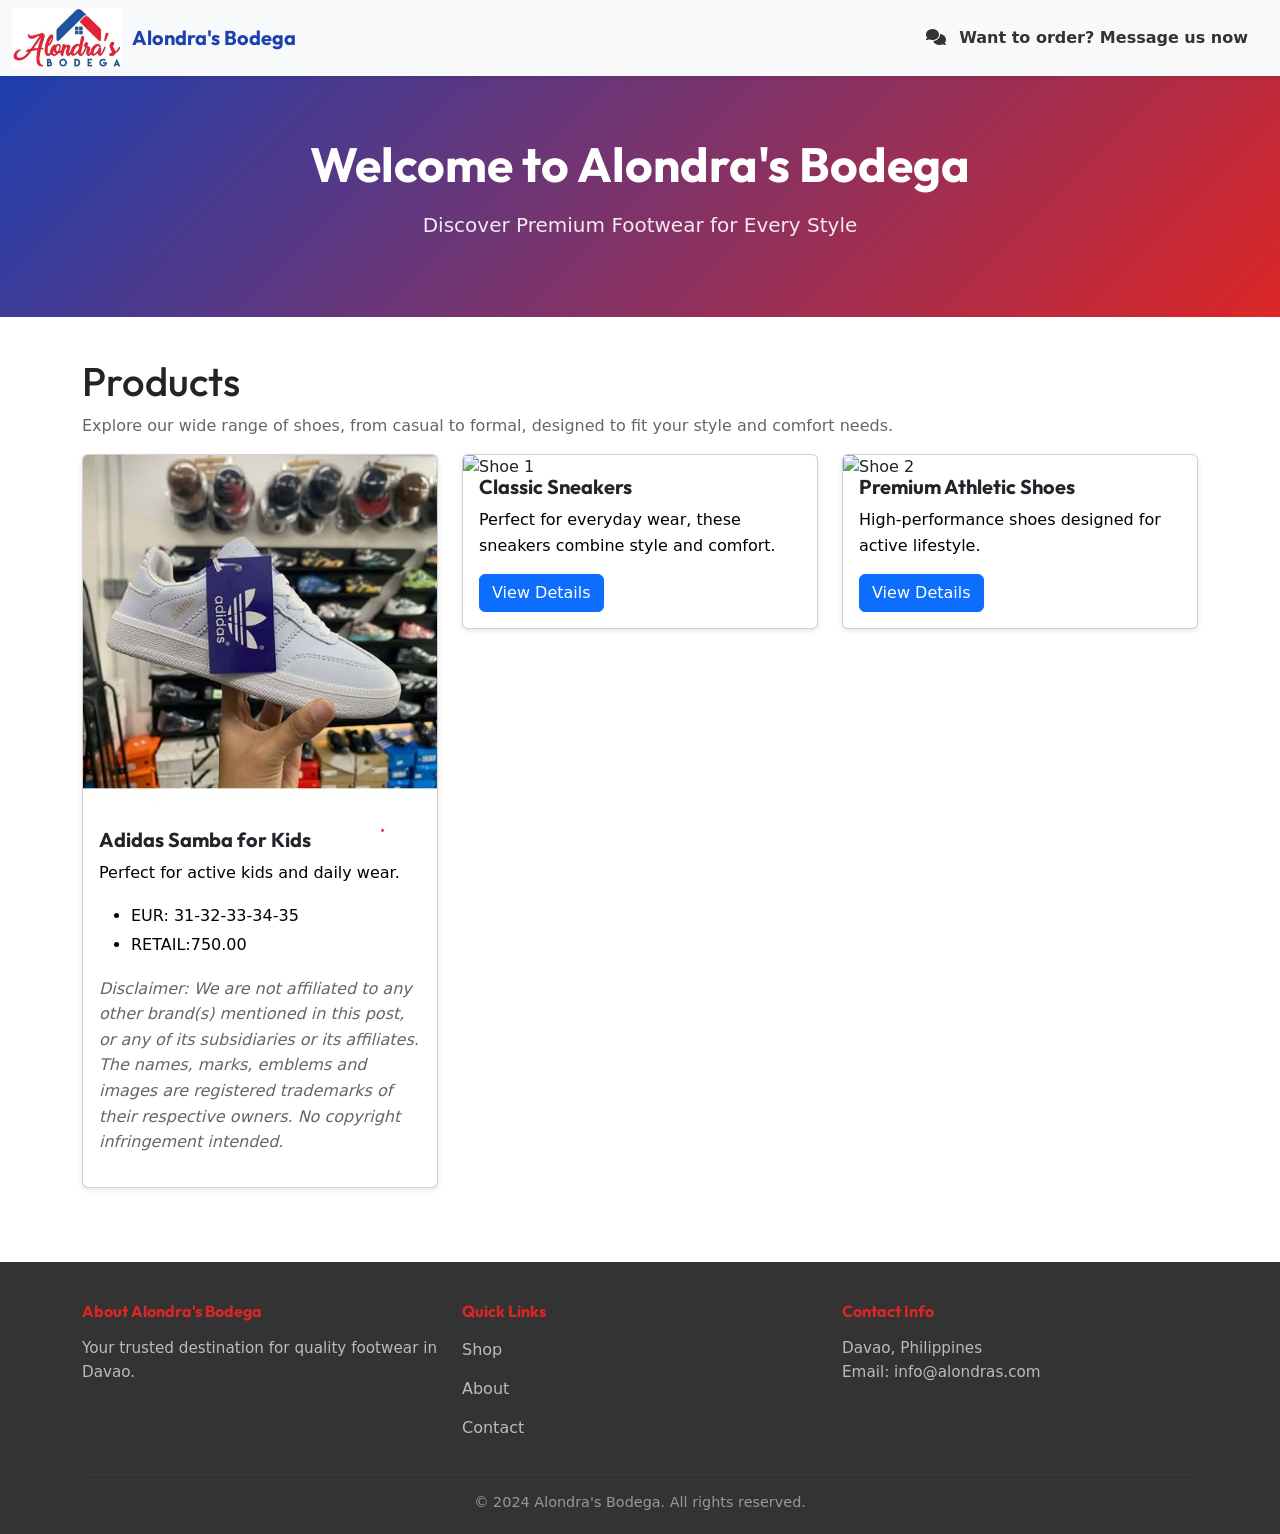
==== index.html @ 4b8d755e "Add index.html as default entry point for Vercel deployment" ====
<!DOCTYPE html>
<html lang="en">

<head>
    <meta charset="UTF-8">
    <meta name="viewport" content="width=device-width, initial-scale=1.0">
    <link rel="preconnect" href="https://fonts.googleapis.com">
    <link rel="preconnect" href="https://fonts.gstatic.com" crossorigin>
    <link href="https://fonts.googleapis.com/css2?family=Sora:wght@400;500&family=Outfit:wght@600;700&display=swap" rel="stylesheet">
    <link rel="stylesheet" href="style.css">
    <link href="https://cdnjs.cloudflare.com/ajax/libs/font-awesome/6.4.0/css/all.min.css" rel="stylesheet">
    <link href="https://cdn.jsdelivr.net/npm/bootstrap@5.3.8/dist/css/bootstrap.min.css" rel="stylesheet"
        integrity="sha384-sRIl4kxILFvY47J16cr9ZwB07vP4J8+LH7qKQnuqkuIAvNWLzeN8tE5YBujZqJLB" crossorigin="anonymous">
    <script src="https://cdn.jsdelivr.net/npm/bootstrap@5.3.8/dist/js/bootstrap.bundle.min.js"
        integrity="sha384-FKyoEForCGlyvwx9Hj09JcYn3nv7wiPVlz7YYwJrWVcXK/BmnVDxM+D2scQbITxI"
        crossorigin="anonymous"></script>
    <title>Products - Alondra Shoe Shop Davao</title>
</head>

<body>
    <!-- Navigation bar block -->
    <nav class="navbar navbar-expand-lg navbar-light bg-light">
        <div class="container-fluid">
            <img src="Logo.jpg" alt="Alondra Shoe Shop Logo" width="110" height="60"
                class="d-inline-block align-text-top">
            <a class="navbar-brand" href="index.html">Alondra's Bodega</a>
            <button class="navbar-toggler" type="button" data-bs-toggle="collapse"
                data-bs-target="#navbarSupportedContent">
                <span class="navbar-toggler-icon"></span>
            </button>
            <div class="collapse navbar-collapse" id="navbarSupportedContent">
                <div class="ms-auto">
                    <a href="https://www.facebook.com" target="_blank" class="cta-link"><i class="fas fa-comments"></i> Want to order? Message us now</a>
                </div>
            </div>
        </div>
    </nav>

    <!-- Hero Banner Section -->
    <div class="hero-banner">
        <div class="hero-content">
            <h1>Welcome to Alondra's Bodega</h1>
            <p>Discover Premium Footwear for Every Style</p>
        </div>
    </div>

    <!-- Page Content layout -->
    <div class="container mt-4">
        <h1>Products</h1>
        <p>Explore our wide range of shoes, from casual to formal, designed to fit your style and comfort needs.</p>

        <div class="row">
            <div class="col-md-4">
                <div class="card mb-4">
                    <img src="adidasKidsWhite.jpg" class="card-img-top" alt="Adidas Kids White Sneakers">
                    <div class="card-body">
                        <h5 class="card-title">Adidas Samba for Kids</h5>
                        <p class="card-text">Perfect for active kids and daily wear.</p>
                        <ul>
                            <li>EUR: 31-32-33-34-35</li>
                            <li>RETAIL:750.00</li>
                        </ul>
                        <p><i>Disclaimer: We are not affiliated to any other brand(s) mentioned in this post, or any
                                of its subsidiaries or its affiliates. The names, marks, emblems and images are
                                registered trademarks of their respective owners. No copyright infringement intended.
                            </i></p>
                    </div>
                </div>
            </div>
            <div class="col-md-4">
                <div class="card mb-4">
                    <img src="shoe1.jpg" class="card-img-top" alt="Shoe 1">
                    <div class="card-body">
                        <h5 class="card-title">Classic Sneakers</h5>
                        <p class="card-text">Perfect for everyday wear, these sneakers combine style and comfort.</p>
                        <a href="#" class="btn btn-primary">View Details</a>
                    </div>
                </div>
            </div>
            <div class="col-md-4">
                <div class="card mb-4">
                    <img src="shoe2.jpg" class="card-img-top" alt="Shoe 2">
                    <div class="card-body">
                        <h5 class="card-title">Premium Athletic Shoes</h5>
                        <p class="card-text">High-performance shoes designed for active lifestyle.</p>
                        <a href="#" class="btn btn-primary">View Details</a>
                    </div>
                </div>
            </div>
        </div>
    </div>

    <!-- Footer Section -->
    <footer class="footer">
        <div class="container">
            <div class="row">
                <div class="col-md-4">
                    <h6>About Alondra's Bodega</h6>
                    <p>Your trusted destination for quality footwear in Davao.</p>
                </div>
                <div class="col-md-4">
                    <h6>Quick Links</h6>
                    <ul class="footer-links">
                        <li><a href="#">Shop</a></li>
                        <li><a href="#">About</a></li>
                        <li><a href="#">Contact</a></li>
                    </ul>
                </div>
                <div class="col-md-4">
                    <h6>Contact Info</h6>
                    <p>Davao, Philippines<br>Email: info@alondras.com</p>
                </div>
            </div>
            <hr>
            <div class="text-center">
                <p>&copy; 2024 Alondra's Bodega. All rights reserved.</p>
            </div>
        </div>
    </footer>

    <!-- Script assets -->
    <script src="https://cdn.jsdelivr.net/npm/bootstrap@5.3.8/dist/js/bootstrap.bundle.min.js"
        integrity="sha384-yGB6blA07S07d91l9Q3a5qJ9m8F5p6JQv2qz6zZv4qZ1Z1Z1Z1Z1Z1Z1Z1Z1Z1Z1Z1"
        crossorigin="anonymous"></script>
</body>

</html>
---- style.css ----
body {
  font-family: 'Sora', sans-serif;
}

h1, h2, h3, h4, h5, h6 {
  font-family: 'Outfit', sans-serif;
  font-weight: 700;
}

.card {
  border: 1px solid #ddd;
  border-radius: 5px;
  box-shadow: 0 2px 5px rgba(0, 0, 0, 0.1);
}

.card-img-top {
  width: 100%;
  height: auto;
}

.card-body {
  padding: 15px;
}

.card-title {
  font-family: 'Outfit', sans-serif;
  font-weight: 700;
  font-size: 1.25rem;
  margin-bottom: 10px;
  margin-top: -20px;
}

.card-text {
  font-size: 1rem;
  color: black;
}

.navbar {
  margin-bottom: 0;
  box-shadow: 0 2px 4px rgba(0, 0, 0, 0.1);
}

.navbar-brand {
  font-family: 'Outfit', sans-serif;
  font-weight: 700;
  font-size: 1.5rem;
  margin-left: 10px;
  color: #1e40af !important;
}

.nav-link {
  margin-left: 15px;
  font-weight: 500;
  color: #333 !important;
  transition: color 0.3s ease;
}

.nav-link:hover {
  color: #dc2626 !important;
}

/* Call-to-Action Link */
.cta-link {
  padding: 10px 20px;
  background-color: transparent;
  color: #333 !important;
  border-radius: 5px;
  text-decoration: none;
  font-weight: 600;
  transition: all 0.3s ease;
  display: inline-block;
}

.cta-link i {
  margin-right: 8px;
  transition: all 0.3s ease;
}

.cta-link:hover {
  background-color: #dc2626;
  color: white !important;
  transform: translateY(-2px);
  box-shadow: 0 4px 8px rgba(220, 38, 38, 0.3);
}

.cta-link:hover i {
  color: white;
}

/* Hero Banner */
.hero-banner {
  background: linear-gradient(135deg, #1e40af 0%, #dc2626 100%);
  color: white;
  padding: 60px 20px;
  text-align: center;
  margin-bottom: 40px;
}

.hero-content h1 {
  font-family: 'Outfit', sans-serif;
  font-size: 3rem;
  font-weight: 700;
  margin-bottom: 15px;
  color: white;
}

.hero-content p {
  font-size: 1.25rem;
  color: rgba(255, 255, 255, 0.9);
}

/* Card Hover Effects */
.card {
  border: 1px solid #ddd;
  border-radius: 8px;
  box-shadow: 0 2px 5px rgba(0, 0, 0, 0.1);
  transition: all 0.3s ease;
}

.card:hover {
  transform: translateY(-10px);
  box-shadow: 0 12px 20px rgba(30, 64, 175, 0.2);
}

h1 {
  margin-bottom: 20px;
  color: #333;
}

p {
  color: #666;
  font-size: 1rem;
  line-height: 1.6;
}

ul {
  color: black;
  line-height: 1.8;
}

.btn-primary {
  background-color: #dc2626;
  border: none;
  transition: all 0.3s ease;
}

.btn-primary:hover {
  background-color: #991b1b;
  transform: translateY(-2px);
  box-shadow: 0 4px 8px rgba(0, 0, 0, 0.2);
}

/* Footer */
.footer {
  background-color: #333;
  color: white;
  padding: 40px 0 20px;
  margin-top: 50px;
}

.footer h6 {
  font-family: 'Outfit', sans-serif;
  font-weight: 700;
  color: #dc2626;
  margin-bottom: 15px;
}

.footer p {
  color: #bbb;
  font-size: 0.95rem;
}

.footer-links {
  list-style: none;
  padding: 0;
}

.footer-links li {
  margin-bottom: 10px;
}

.footer-links a {
  color: #bbb;
  text-decoration: none;
  transition: color 0.3s ease;
}

.footer-links a:hover {
  color: #dc2626;
}

.footer hr {
  border-color: #555;
}

.footer .text-center p {
  margin: 0;
  color: #999;
  font-size: 0.9rem;
}

/* Responsive */
@media (max-width: 768px) {
  .hero-content h1 {
    font-size: 2rem;
  }
  
  .hero-banner {
    padding: 40px 20px;
  }
}
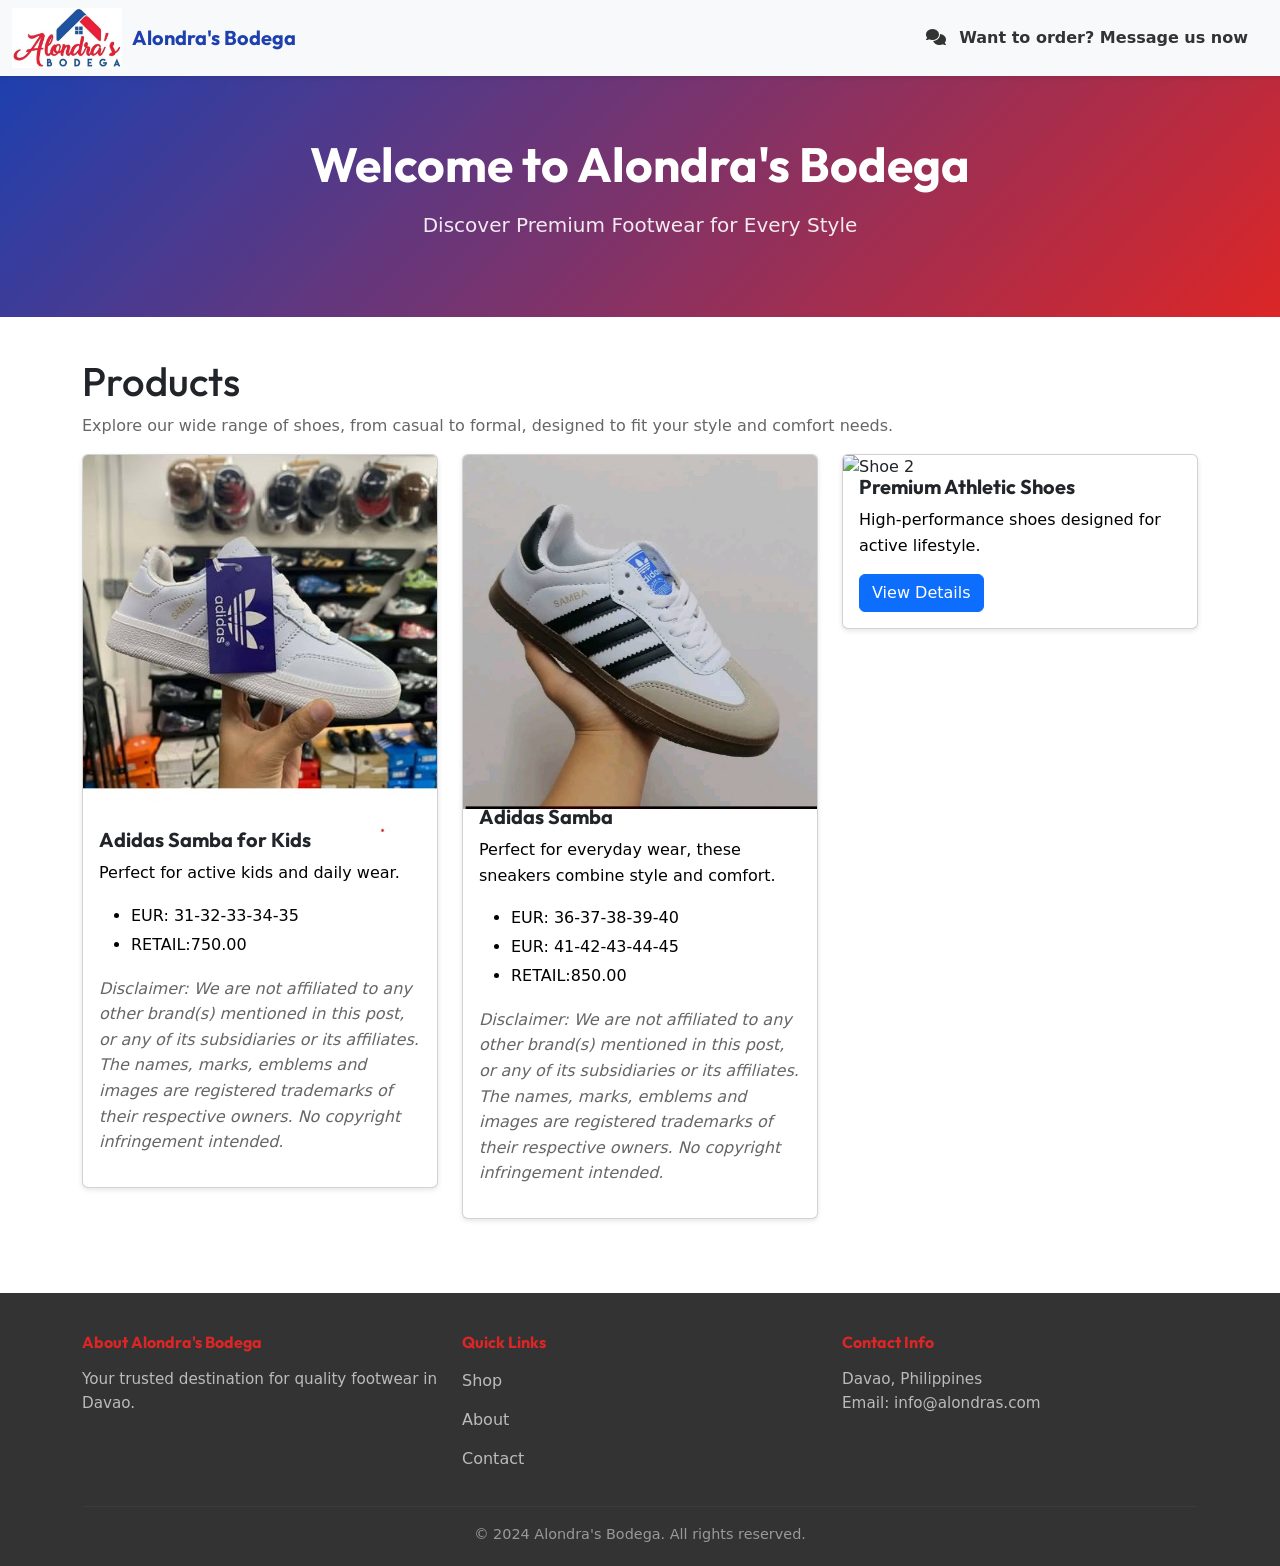
==== commit 08df6acd: "Adidas" ====
--- a/index.html
+++ b/index.html
@@ -30,7 +30,7 @@
             </button>
             <div class="collapse navbar-collapse" id="navbarSupportedContent">
                 <div class="ms-auto">
-                    <a href="https://www.facebook.com" target="_blank" class="cta-link"><i class="fas fa-comments"></i> Want to order? Message us now</a>
+                    <a href="https://www.facebook.com/profile.php?id=100021153283832" target="_blank" class="cta-link"><i class="fas fa-comments"></i> Want to order? Message us now</a>
                 </div>
             </div>
         </div>
@@ -69,11 +69,19 @@
             </div>
             <div class="col-md-4">
                 <div class="card mb-4">
-                    <img src="shoe1.jpg" class="card-img-top" alt="Shoe 1">
+                    <img src="AdidasSambaBWhite.jpg" class="card-img-top" alt="Shoe 1">
                     <div class="card-body">
-                        <h5 class="card-title">Classic Sneakers</h5>
+                        <h5 class="card-title">Adidas Samba</h5>
                         <p class="card-text">Perfect for everyday wear, these sneakers combine style and comfort.</p>
-                        <a href="#" class="btn btn-primary">View Details</a>
+                        <ul>
+                            <li>EUR: 36-37-38-39-40</li>
+                            <li>EUR: 41-42-43-44-45</li>
+                            <li>RETAIL:850.00</li>
+                        </ul>
+                        <p><i>Disclaimer: We are not affiliated to any other brand(s) mentioned in this post, or any
+                                of its subsidiaries or its affiliates. The names, marks, emblems and images are
+                                registered trademarks of their respective owners. No copyright infringement intended.
+                            </i></p>
                     </div>
                 </div>
             </div>
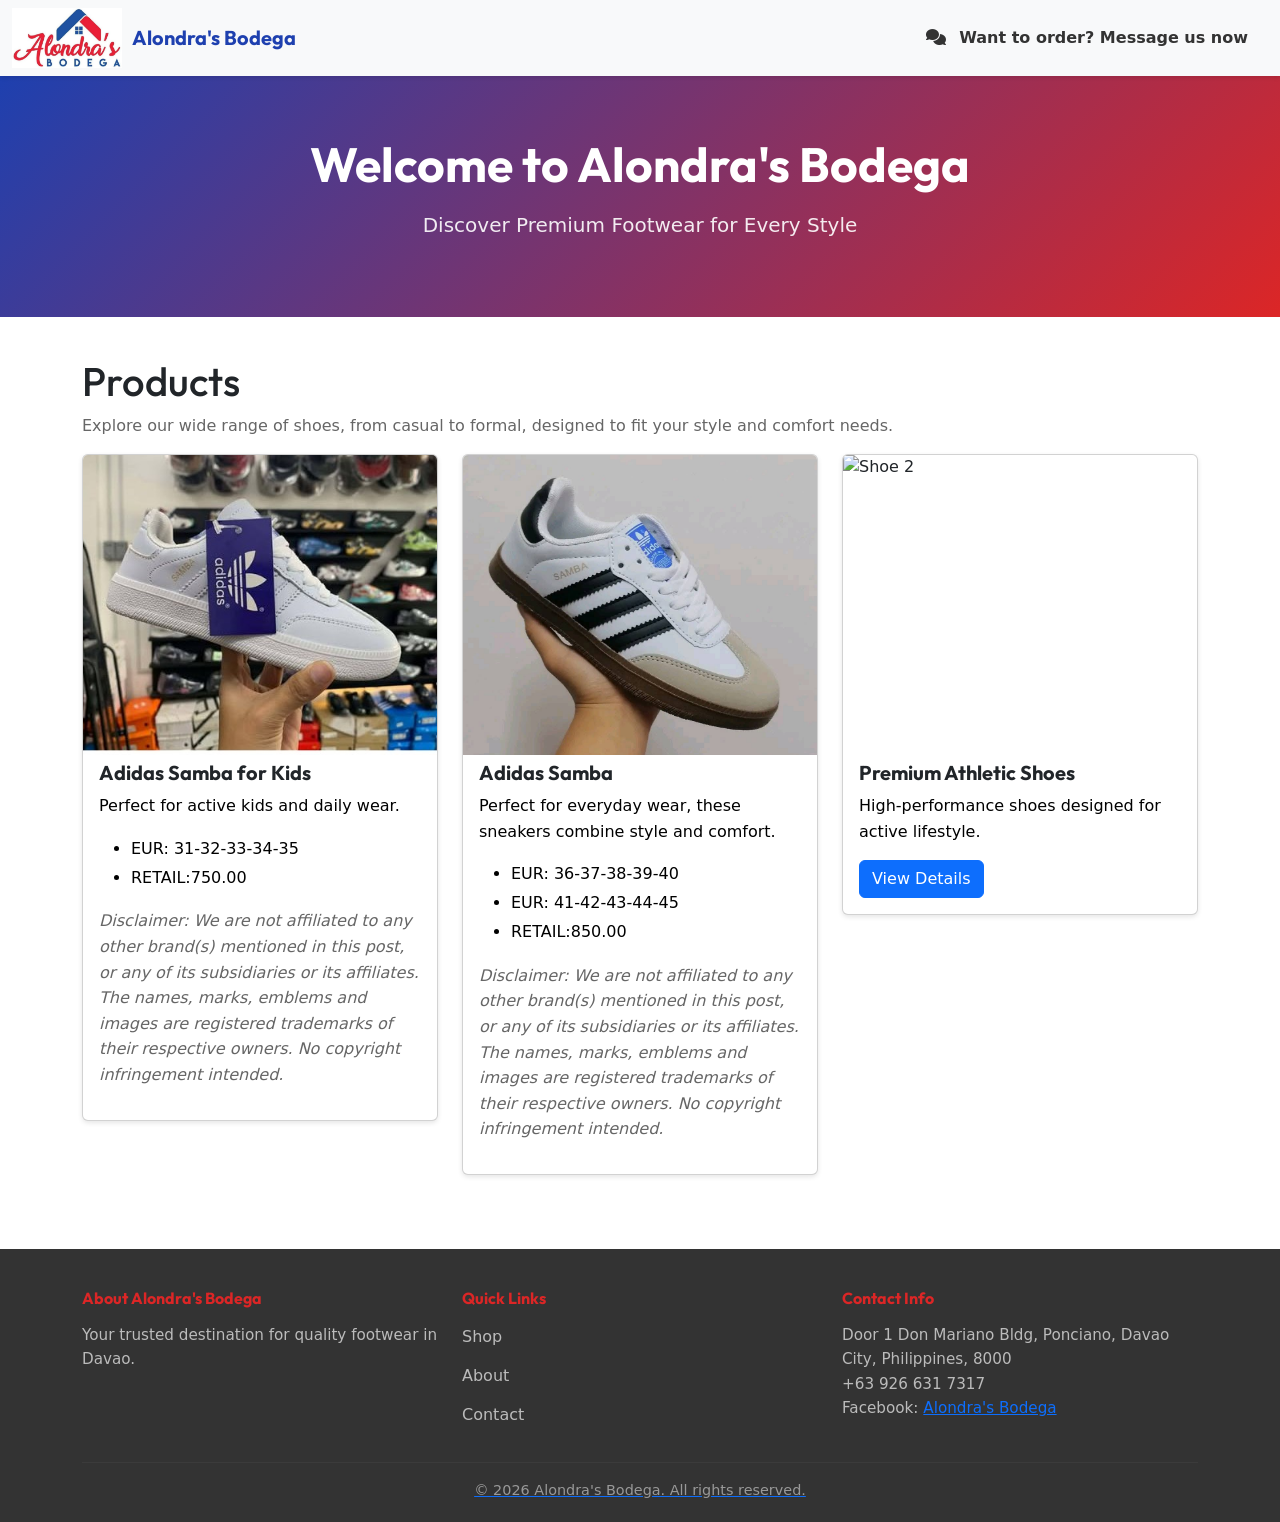
==== commit 35c63e0e: "Updated" ====
--- a/index.html
+++ b/index.html
@@ -6,7 +6,8 @@
     <meta name="viewport" content="width=device-width, initial-scale=1.0">
     <link rel="preconnect" href="https://fonts.googleapis.com">
     <link rel="preconnect" href="https://fonts.gstatic.com" crossorigin>
-    <link href="https://fonts.googleapis.com/css2?family=Sora:wght@400;500&family=Outfit:wght@600;700&display=swap" rel="stylesheet">
+    <link href="https://fonts.googleapis.com/css2?family=Sora:wght@400;500&family=Outfit:wght@600;700&display=swap"
+        rel="stylesheet">
     <link rel="stylesheet" href="style.css">
     <link href="https://cdnjs.cloudflare.com/ajax/libs/font-awesome/6.4.0/css/all.min.css" rel="stylesheet">
     <link href="https://cdn.jsdelivr.net/npm/bootstrap@5.3.8/dist/css/bootstrap.min.css" rel="stylesheet"
@@ -30,7 +31,8 @@
             </button>
             <div class="collapse navbar-collapse" id="navbarSupportedContent">
                 <div class="ms-auto">
-                    <a href="https://www.facebook.com/profile.php?id=100021153283832" target="_blank" class="cta-link"><i class="fas fa-comments"></i> Want to order? Message us now</a>
+                    <a href="https://www.facebook.com/profile.php?id=100021153283832" target="_blank"
+                        class="cta-link"><i class="fas fa-comments"></i> Want to order? Message us now</a>
                 </div>
             </div>
         </div>
@@ -116,12 +118,15 @@
                 </div>
                 <div class="col-md-4">
                     <h6>Contact Info</h6>
-                    <p>Davao, Philippines<br>Email: info@alondras.com</p>
+                    <p>Door 1 Don Mariano Bldg, Ponciano,
+                        Davao City, Philippines, 8000<br>+63 926 631 7317 <br> Facebook: <a
+                            href="https://www.facebook.com/profile.php?id=100021153283832" target="_blank">Alondra's
+                            Bodega</p>
                 </div>
             </div>
             <hr>
             <div class="text-center">
-                <p>&copy; 2024 Alondra's Bodega. All rights reserved.</p>
+                <p>&copy; 2026 Alondra's Bodega. All rights reserved.</p>
             </div>
         </div>
     </footer>
@@ -132,4 +137,4 @@
         crossorigin="anonymous"></script>
 </body>
 
-</html>
+</html>
--- a/style.css
+++ b/style.css
@@ -15,7 +15,8 @@
 
 .card-img-top {
   width: 100%;
-  height: auto;
+  height: 300px;
+  object-fit: cover;
 }
 
 .card-body {
@@ -27,7 +28,7 @@
   font-weight: 700;
   font-size: 1.25rem;
   margin-bottom: 10px;
-  margin-top: -20px;
+  margin-top: -10px;
 }
 
 .card-text {
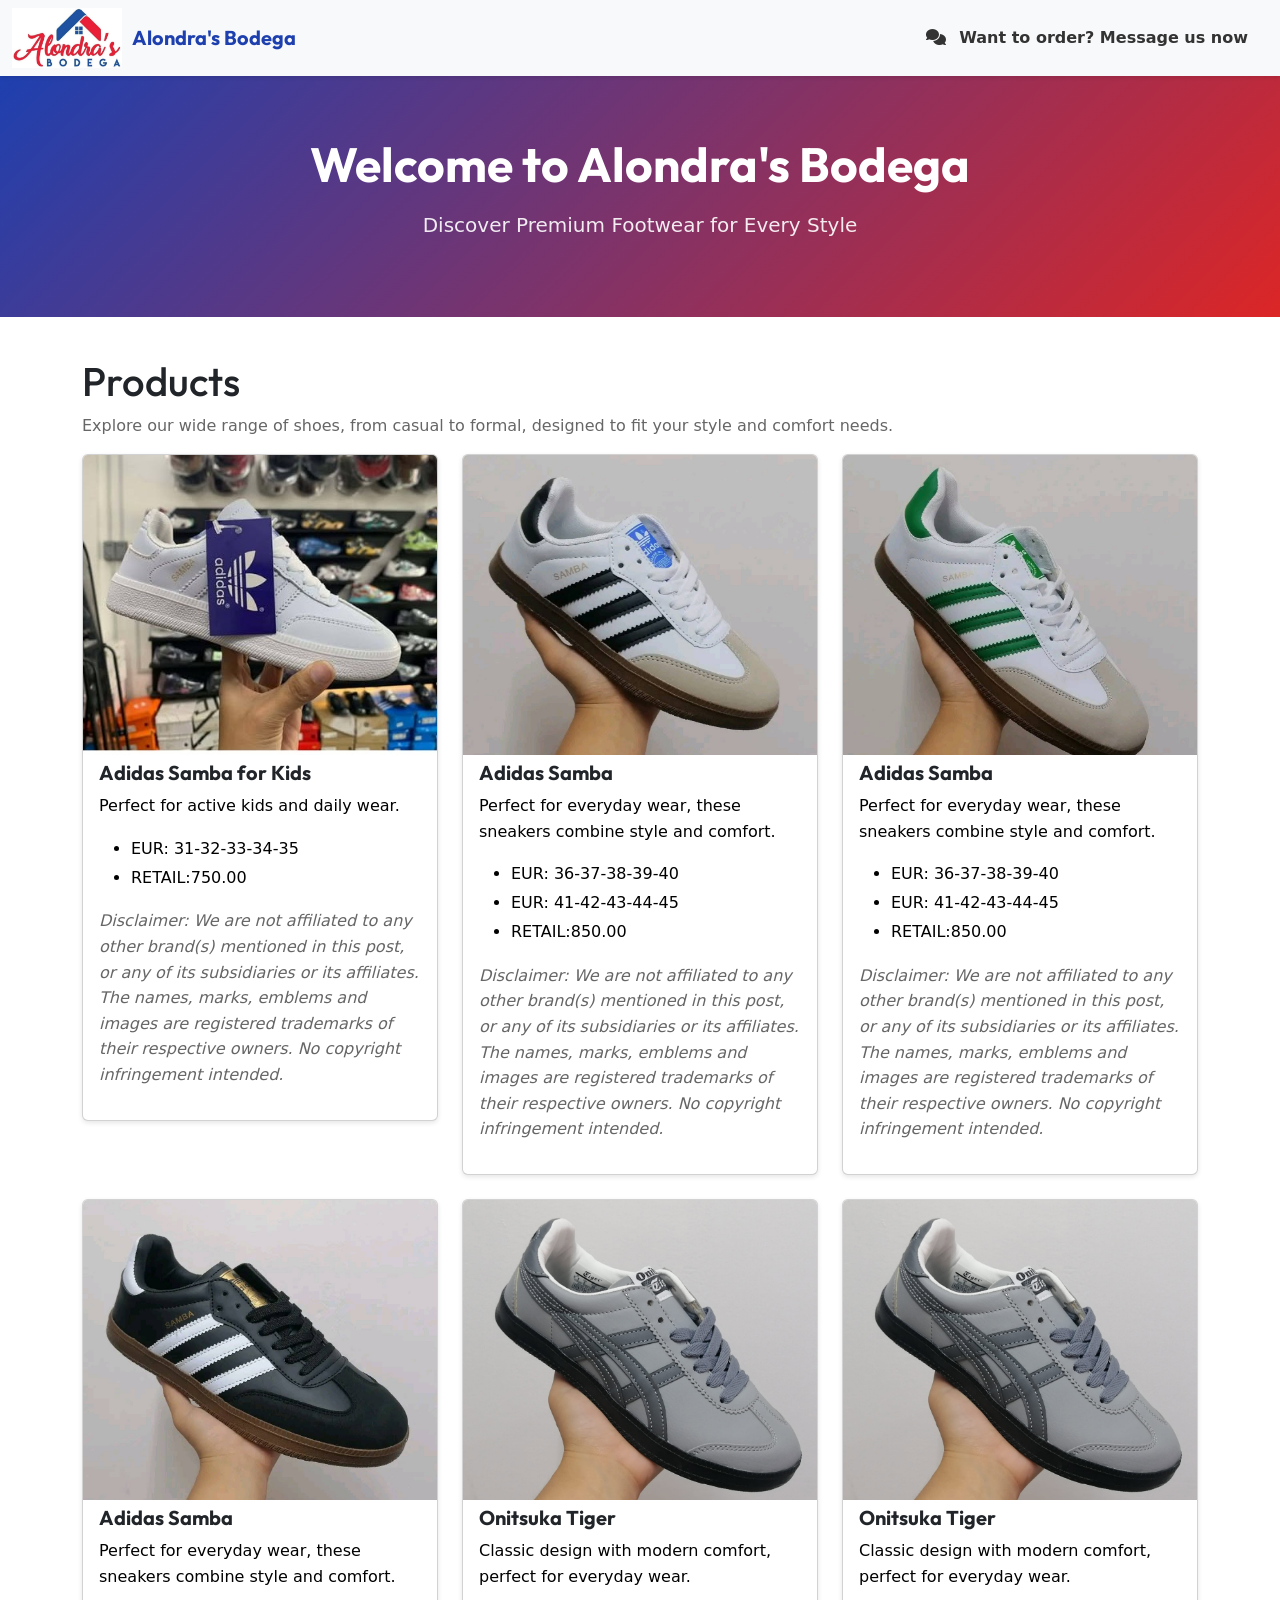
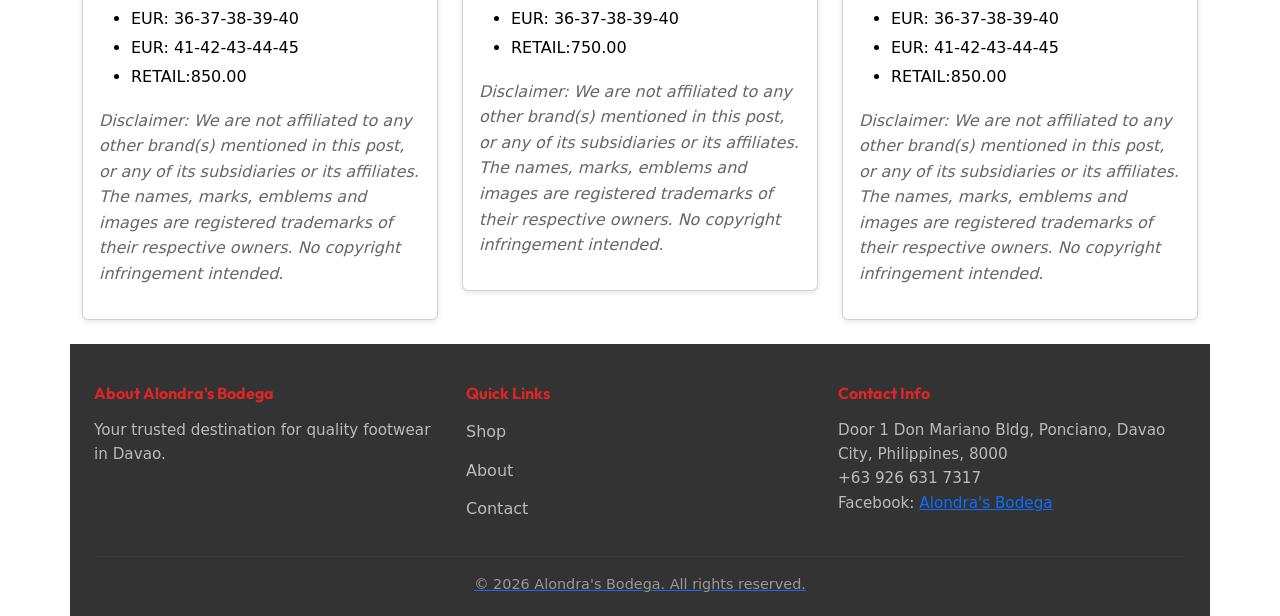
==== commit 1ed81c0e: "ForNow" ====
--- a/index.html
+++ b/index.html
@@ -69,9 +69,10 @@
                     </div>
                 </div>
             </div>
-            <div class="col-md-4">
-                <div class="card mb-4">
-                    <img src="AdidasSambaBWhite.jpg" class="card-img-top" alt="Shoe 1">
+
+            <div class="col-md-4">
+                <div class="card mb-4">
+                    <img src="AdidasSambaBWhite.jpg" class="card-img-top" alt="Adidas Samba B White">
                     <div class="card-body">
                         <h5 class="card-title">Adidas Samba</h5>
                         <p class="card-text">Perfect for everyday wear, these sneakers combine style and comfort.</p>
@@ -87,18 +88,82 @@
                     </div>
                 </div>
             </div>
-            <div class="col-md-4">
-                <div class="card mb-4">
-                    <img src="shoe2.jpg" class="card-img-top" alt="Shoe 2">
-                    <div class="card-body">
-                        <h5 class="card-title">Premium Athletic Shoes</h5>
-                        <p class="card-text">High-performance shoes designed for active lifestyle.</p>
-                        <a href="#" class="btn btn-primary">View Details</a>
-                    </div>
-                </div>
-            </div>
-        </div>
-    </div>
+
+            <div class="col-md-4">
+                <div class="card mb-4">
+                    <img src="AdidasSambaGreen.jpg" class="card-img-top" alt="Adidas Samba Green">
+                    <div class="card-body">
+                        <h5 class="card-title">Adidas Samba</h5>
+                        <p class="card-text">Perfect for everyday wear, these sneakers combine style and comfort.</p>
+                        <ul>
+                            <li>EUR: 36-37-38-39-40</li>
+                            <li>EUR: 41-42-43-44-45</li>
+                            <li>RETAIL:850.00</li>
+                        </ul>
+                        <p><i>Disclaimer: We are not affiliated to any other brand(s) mentioned in this post, or any
+                                of its subsidiaries or its affiliates. The names, marks, emblems and images are
+                                registered trademarks of their respective owners. No copyright infringement intended.
+                            </i></p>
+                    </div>
+                </div>
+            </div>
+
+            <div class="col-md-4">
+                <div class="card mb-4">
+                    <img src="AdidasSambaBlack.jpg" class="card-img-top" alt="Adidas Samba Black">
+                    <div class="card-body">
+                        <h5 class="card-title">Adidas Samba</h5>
+                        <p class="card-text">Perfect for everyday wear, these sneakers combine style and comfort.</p>
+                        <ul>
+                            <li>EUR: 36-37-38-39-40</li>
+                            <li>EUR: 41-42-43-44-45</li>
+                            <li>RETAIL:850.00</li>
+                        </ul>
+                        <p><i>Disclaimer: We are not affiliated to any other brand(s) mentioned in this post, or any
+                                of its subsidiaries or its affiliates. The names, marks, emblems and images are
+                                registered trademarks of their respective owners. No copyright infringement intended.
+                            </i></p>
+                    </div>
+                </div>
+            </div>
+
+            <div class="col-md-4">
+                <div class="card mb-4">
+                    <img src="OnitsukaGray.jpg" class="card-img-top" alt="Onitsuka Tiger Gray">
+                    <div class="card-body">
+                        <h5 class="card-title">Onitsuka Tiger</h5>
+                        <p class="card-text">Classic design with modern comfort, perfect for everyday wear.</p>
+                        <ul>
+                            <li>EUR: 36-37-38-39-40</li>
+                            <li>RETAIL:750.00</li>
+                        </ul>
+                        <p><i>Disclaimer: We are not affiliated to any other brand(s) mentioned in this post, or any
+                                of its subsidiaries or its affiliates. The names, marks, emblems and images are
+                                registered trademarks of their respective owners. No copyright infringement intended.
+                            </i></p>
+                    </div>
+                </div>
+            </div>
+
+
+            <div class="col-md-4">
+                <div class="card mb-4">
+                    <img src="OnitsukaGray.jpg" class="card-img-top" alt="Onitsuka Tiger Gray">
+                    <div class="card-body">
+                        <h5 class="card-title">Onitsuka Tiger</h5>
+                        <p class="card-text">Classic design with modern comfort, perfect for everyday wear.</p>
+                        <ul>
+                            <li>EUR: 36-37-38-39-40</li>
+                            <li>EUR: 41-42-43-44-45</li>
+                            <li>RETAIL:850.00</li>
+                        </ul>
+                        <p><i>Disclaimer: We are not affiliated to any other brand(s) mentioned in this post, or any
+                                of its subsidiaries or its affiliates. The names, marks, emblems and images are
+                                registered trademarks of their respective owners. No copyright infringement intended.
+                            </i></p>
+                    </div>
+                </div>
+        </div>
 
     <!-- Footer Section -->
     <footer class="footer">
